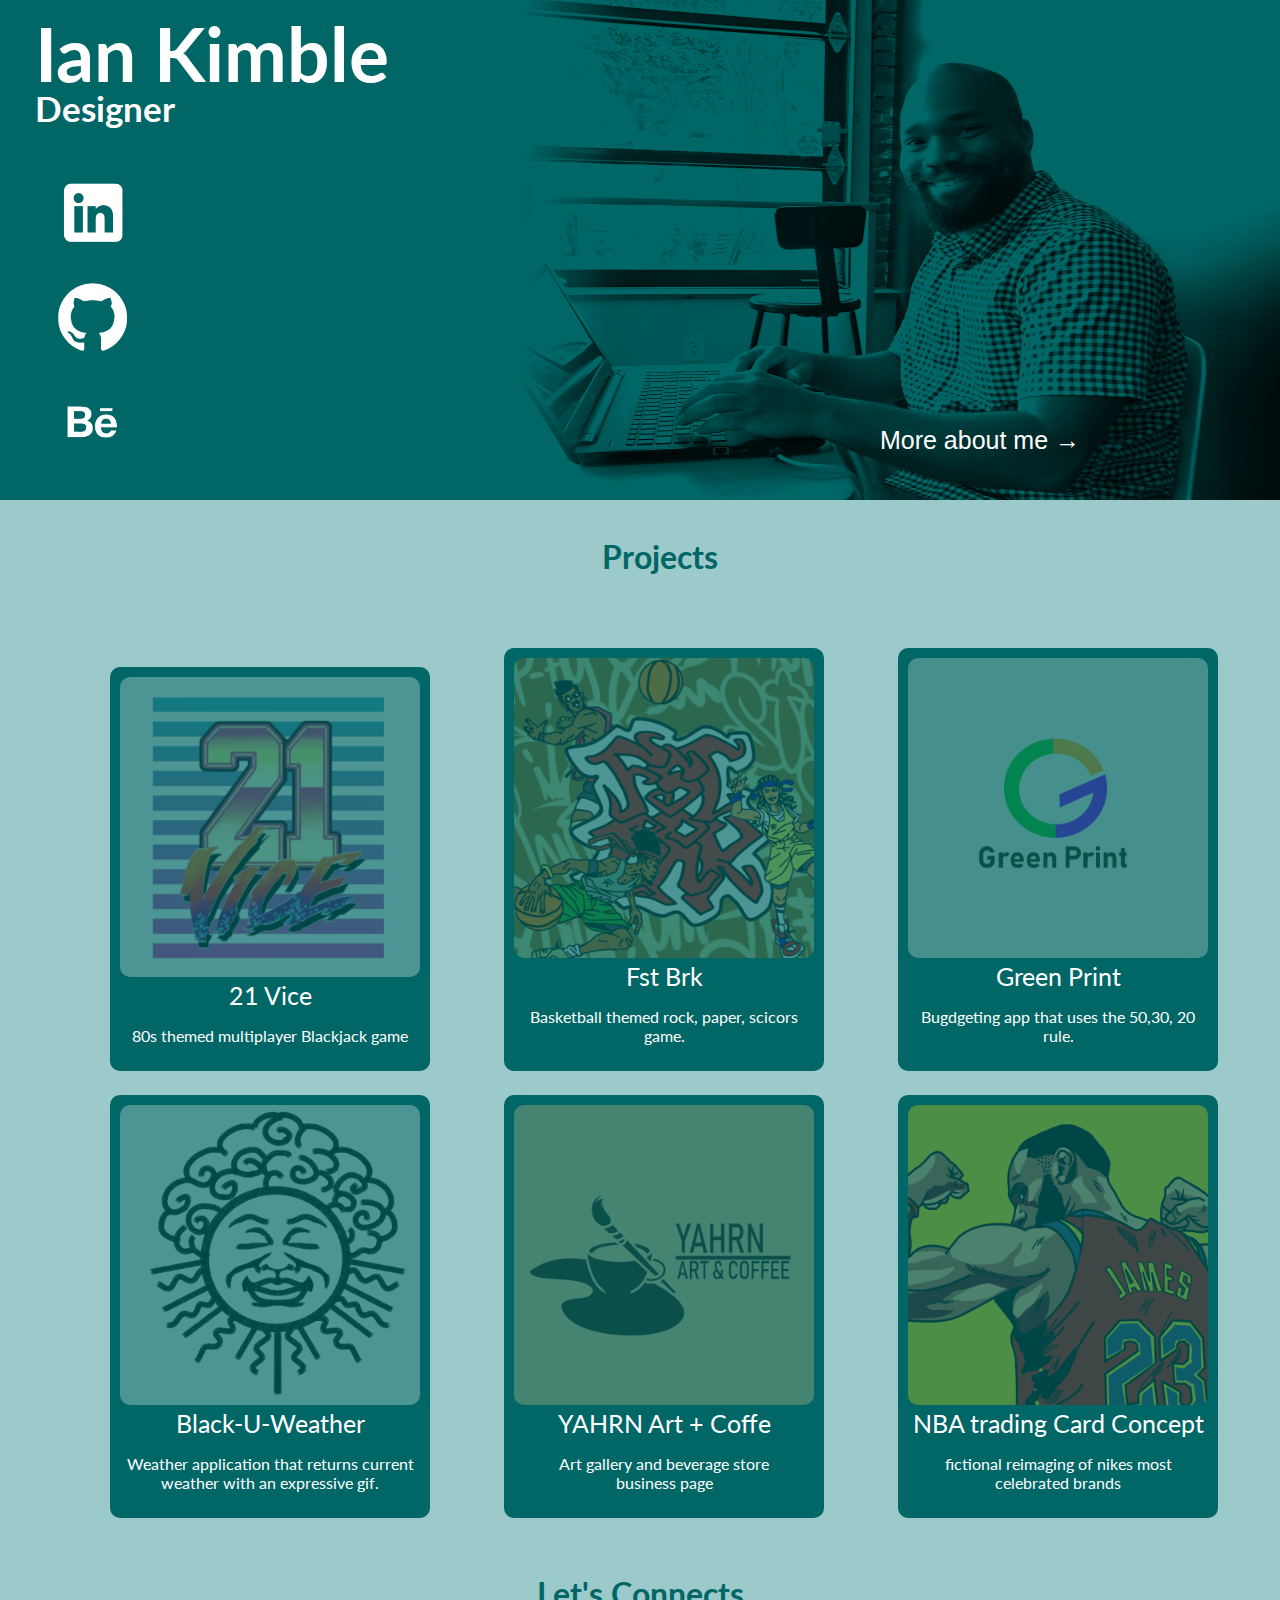
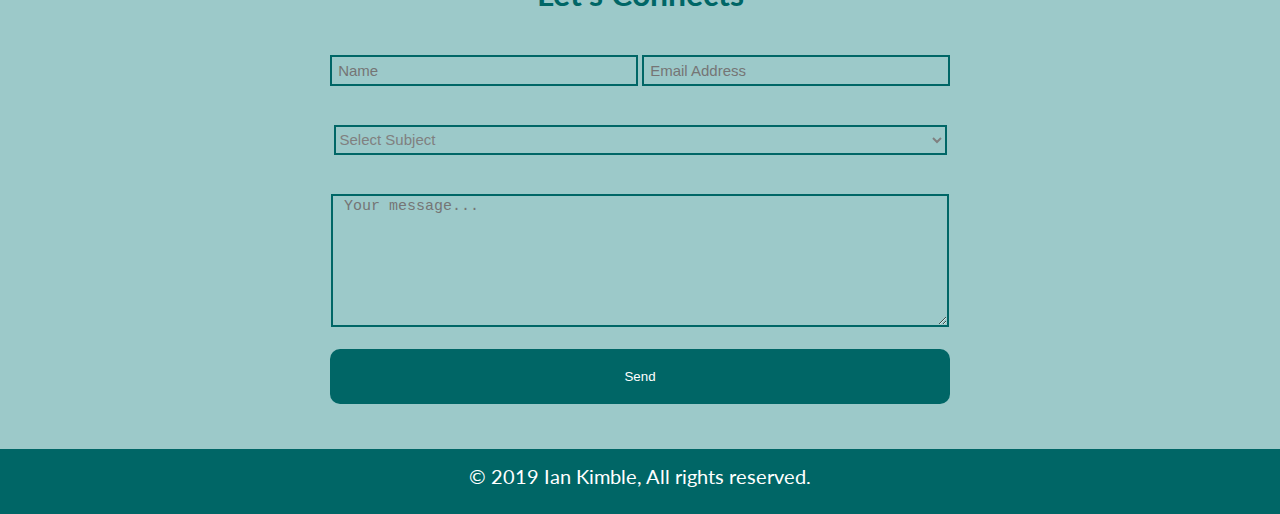
==== index.html @ 2b02d905 "portsummer" ====
<!DOCTYPE html>
<html lang="en">

<head>
    <meta charset="UTF-8">
    <meta name="viewport" content="width=device-width, initial-scale=1.0">
    <meta http-equiv="X-UA-Compatible" content="ie=edge">
    <title>Ian Kimble | Designer</title>
    <link rel="stylesheet" href="./css/style.css">
    <link rel="stylesheet" href="./css/mobileStyle.css">
    <script src="https://ajax.googleapis.com/ajax/libs/jquery/3.4.0/jquery.min.js"></script>
    <script src="./script/script.js"></script>
    <style>
        @import url('https://fonts.googleapis.com/css?family=Lato:100,300&display=swap');
    </style>
</head>

<body>

    <!-- Hero Image-->
    <div class="heroImage">
        <h1 id="nameHeader"> Ian Kimble</h1>
        <h3 id="titleHeader"> Designer</h3>
        <div id="externalLinks">
            <ul>
                <li><img class="exIcons" src="./css/assets/linkedin_button_fixedWhite.png" id="linkedIn"></li>
                <li><img class="exIcons" src="./css/assets/github_button_fixedWhite.png" id="github"></li>
                <li><img class="exIcons" src="./css/assets/behance_button_fixedWhite.png" id="behance"></li>
            </ul>
        </div>
        <button id="aboutButton"> More about me &rarr;</button>
    </div>

    <!-- Projects-->

    <ul class="projectContainer">
        <div class="headers">
            <h1 class="subheaders">Projects</h1>
        </div>

        <li class="projectCard" id="v21card">
            <div class="infocontainer">
                <img id="thumbnailbw" src="./css/assets/21ViceWeb.png"><br>
                <a id="vtxt" href="21vice.html">21 Vice</a>
                <p class="infotext">80s themed multiplayer Blackjack game</p>
            </div>
        </li>

        <li class="projectCard" id="fb1card">
            <div class="infocontainer">
                <img id="thumbnailbw" src="./css/assets/newFstBrkWeb.png"><br>
                <a id="fbtxt" href="fstbrk1.html">Fst Brk</a>
                <p class="infotext">Basketball themed rock, paper, scicors game.</p>
            </div>
        </li>

        <li class="projectCard" id="greenPrintcard">
            <div class="infocontainer">
                <img id="thumbnailbw" src="./css/assets/GreenprintLogoB.png"><br>
                <a id="bwtxt" href="greenPrint.html"> Green Print</a>
                <p class="infotext">Bugdgeting app that uses the 50,30, 20 rule.</p>
            </div>
        </li>

        <li class="projectCard" id="blackWeathercard">
            <div class="infocontainer">
                <img id="thumbnailbw" src="./css/assets/blackuweather_logo.png"><br>
                <a id="bwtxt" href=""> Black-U-Weather</a>
                <p class="infotext"> Weather application that returns current weather with an expressive gif.</p>
            </div>
        </li>

        <li class="projectCard" id="yahrncard">
            <div class="infocontainer">
                <img id="thumbnailbw" src="./css/assets/yahrnbg.png"><br>
                <a id="bwtxt" href=""> YAHRN Art + Coffe </a>
                <p class="infotext"> Art gallery and beverage store<br> business page </p>
            </div>
        </li>

        <li class="projectCard" id="bwcard">
            <div class="infocontainer">
                <img id="thumbnailbw" src="./css/assets/nbaTradingCardGame.png"><br>
                <a id="bwtxt" href=""> NBA trading Card Concept</a>
                <p class="infotext"> fictional reimaging of nikes most celebrated brands</p>
            </div>
        </li>

    </ul>

    <!-- Contact-->
    <div class="contact">
        <div class="headers">
            <h1 class="subheaders">Let's Connects</h1>
        </div>
        <form action="./index.html" id="form">

            <label for="name1"></label>
            <input type="text" name="name1" class="input" id="name1" placeholder=" Name">

            <label for="name"></label>
            <input type="text" name="lastname" class="input" placeholder=" Email Address">

            <br><br>
            <select id="subfield" name="subject">
                <option value="general inquiry"> Select Subject</option>
                <option value="general inquiry"> General Inquiry</option>
                <option value="web development inquiry"> Web Development Inquiry</option>
                <option value="graphic design inquiry"> Graphic Design Inquiry</option>
            </select>

            <br><br>
            <textarea placeholder=" Your message..." id="msgfield"></textarea>

            <br><br>
            <input type="submit" value="Send" id="formsub">

        </form>
    </div>

    <!-- Footer-->
    <div class="footer">
        <div class="headers">
            &copy 2019 Ian Kimble, All rights reserved.
        </div>
    </div>

</body>

</html>
---- css/style.css ----
body{
display: grid;
grid-template-columns:auto auto auto;
grid-template-rows: auto auto auto auto auto; 
align-content: center;
font-family: 'Lato', sans-serif;
background-color: #9cc9c9;
margin: 0%;
}

#nameHeader{
    font-size: 75px;
    margin-left: 35px;
    color: white;
}

.exIcons{
    height: 85px;
    width: 85px;
    padding: 10px;
}

#titleHeader{  
    line-height: 0%;
    font-size: 35px;
    margin-left: 35px;
    color: white;
}

.heroImage{
    height: 500px;
    grid-column: 1 /span 3;  
    grid-row: 1;
    line-height: 45%;
    background-image: url("./assets/portfolioheroimagegreen.png");
    background-size: 1350px 600px;
    background-repeat: no-repeat;
}

.subheaders{
    color: #006666;
}

#externalLinks{
    float: left;    
}

#externalLinks li a{
    color: white;
    text-align: center;
    text-decoration: none;
    display: block;
    padding: 10px 10px; 
}

.infocontainer{
    padding: 10px;
    background-color: #006666;
    border-radius: 10px;
}
#aboutButton{
    float: right;
    margin-right: 175px;
    margin-top: 275px;
    background-color: transparent;
    border: none;
    font-size: 25px;
    color: white;
    border-radius: 25px;
    width: 250px;
    height: 45px;
}

#aboutButton:hover{
    color: #006666;
    transition: 0.8s;
    background-color: white;
    border-radius: 25px;
    opacity: .5;
}

.projectCard{
    display: inline-block;
    height: 320px;
    width: 320px;
    grid-column: 1 /span 3;
    grid-row: 2;
    margin-left: 70px;
    margin-top: 50px;
}


.projectCard a{
    text-decoration: none;
    font-size: 25px; 
    color: white;
}

.infotext{
    color: white;
}

#thumbnail21{
    height: 300px;
    width: 300px;
    border-radius: 10px;
    margin: 3px;
    opacity: 0.3;    
}

#thumbnail21:hover{
transition: 0.3s;
opacity: 1;
}

#thumbnailfb{
    height: 300px;
    width: 300px;
    border-radius: 10px;
    margin: 3px;
    opacity: 0.3; 
}

#thumbnailfb:hover{
    transition: 0.3s;
    opacity: 1; 
}

#thumbnailbw{
    height: 300px;    
    width: 300px;
    border-radius: 10px;
    opacity: 0.3;     
}

#thumbnailbw:hover{
    transition: 0.3s;
    opacity: 1;
}

li{
    list-style: none;
    text-align: center;
}

ul{
    text-decoration: none; 
}
.contact{
    margin: 45px;
    grid-column: 1;
    grid-row: 4;
}

.input{
    width: 300px;
    height: 25px;
    border: 2px solid #006666;
    background-color: transparent;
    margin-top: 20px;
    font-size: 15px;
}

#subfield{
    width: 613px;
    height: 30px;
    border: 2px solid #006666;
    background-color: transparent;
    color: grey;
    margin: 20px;
    font-size: 15px;
}

#msgfield{
    width: 610px;
    height:125px;
    border: 2px solid #006666;
    background-color: transparent;
    font-size: 15px;
}

#formsub{
    width: 620px;
    height: 55px;
    background-color: #006666;
    color: white;
    border: none;
    border-radius: 10px;
}

#name1{
    text-align: left;
}

.footer{
    background-color:#006666;
    grid-column: 1;
    grid-row: 5;
    height: 35px;
    font-size: 20px;
    color: white;
    padding: 15px;
}

li{
    text-decoration: none;

}

.headers{
    text-align: center;
}

#form{
    text-align: center;
}

/****************************************************************************************************/
---- css/mobileStyle.css ----
@media only screen and (max-width : 767px){

    body{
        display: grid;
        grid-template-columns:auto;
        grid-template-rows: auto auto auto auto auto; 
        align-content: center;
        font-family: 'Lato', sans-serif;
        background-color: #9cc9c9;
        margin: 0%;
        }

        #nameHeader{
            font-size: 75px;
            margin-left: 35px;
            color: white;
        }
        
        #titleHeader{  
            line-height: 0%;
            font-size: 35px;
            margin-left: 35px;
            color: white;
        }

        .subheaders{
            color: #006666;
            font-size: 50px;
        }
        
        #externalLinks{
            float: left;    
        }
        
        #externalLinks li a{
            color: white;
            text-align: center;
            text-decoration: none;
            display: block;
            padding: 25px 5px; 
            font-size: 30px;
        }

        .heroImage #aboutButton{
        color: #006666;
        font-size: 30px;
        margin-top: 150px;
        margin-left: 30px;
        padding: 5px;
    }
        
        .infocontainer{
            padding: 5px;
            background-color: #006666;
            border-radius: 10px;
        }

        .exIcons{
            height: 55px;
            width: 55px;
            padding: 5px;
        }

    .heroImage{
        height: 500px;
        grid-column: 1;  
        grid-row: 1;
        line-height: 45%;
        background-image: url("./assets/portfolioheroimagegreen.png");
        background-size: 800px 400px;
        background-repeat: no-repeat;
    }

    #aboutButton{
        /*float: left;*/
        margin-right: 220px;
        background-color:#9cc9c9;
        font-size:25px;
        width: 300px;  
    }

    .projectCard{
        display: inline-block;
        grid-row: 2;
        margin-top: 60px;
    }
    
    .infocontainer{
        height: 550px;
        width:465px;
        background-color: #006666;
        border-radius: 10px;
    }
    
    #thumbnail21{
        padding: 25px;
        height: 300px;
        width: 300px;
        border-radius: 10px;
        opacity: 1;
    }

    #thumbnailfb{
        padding: 25px;
        height: 300px;
        width: 300px;
        border-radius: 10px;
        opacity: 1;
    }

    #thumbnailbw{
        padding: 25px;
        height: 300px;    
        width: 300px;
        border-radius: 10px;
        opacity: 1;
    }


    li{
        list-style: none;
        text-align: center;
    }
    
    ul{
        text-decoration: none; 
    }

    .projectCard a{
        text-decoration: none;
        font-size: 45px; 
        color: white;
    }
    
    .infotext{
        color: white;
        font-size: 30px;
    }

    .contact{
        margin: 45px;
        grid-column: 1;
        grid-row: 4;
    }
    
    .input{
        width:550px;
        height: 60px;
        border: 2px solid #006666;
        background-color: transparent;
        margin-top: 20px;
        font-size: 35px;
    }
    
    
    #subfield{
        width: 555px;
        height: 60px;
        border: 2px solid #006666;
        background-color: transparent;
        color: grey;
        font-size: 35px;
    }

    
    #msgfield{
        width: 550px;
        height:225px;
        border: 2px solid #006666;
        background-color: transparent;
        font-size: 35px;
    }

    
    #formsub{
        width: 550px;
        height: 55px;
        background-color: #006666;
        color: white;
        border: none;
        border-radius: 10px;
        font-size: 35px;
    }
    
    #name1{
        text-align: left;
    }

    li{
        text-decoration: none;
    }
    
    .headers{
        text-align: center;
    }
    
    #form{
        text-align: center;
    }

        
    .footer{
        background-color:#006666;
        grid-column: 1;
        grid-row: 5;
        height: 35px;
        font-size: 30px;
        color: white;
        padding: 15px;
    }
    


}
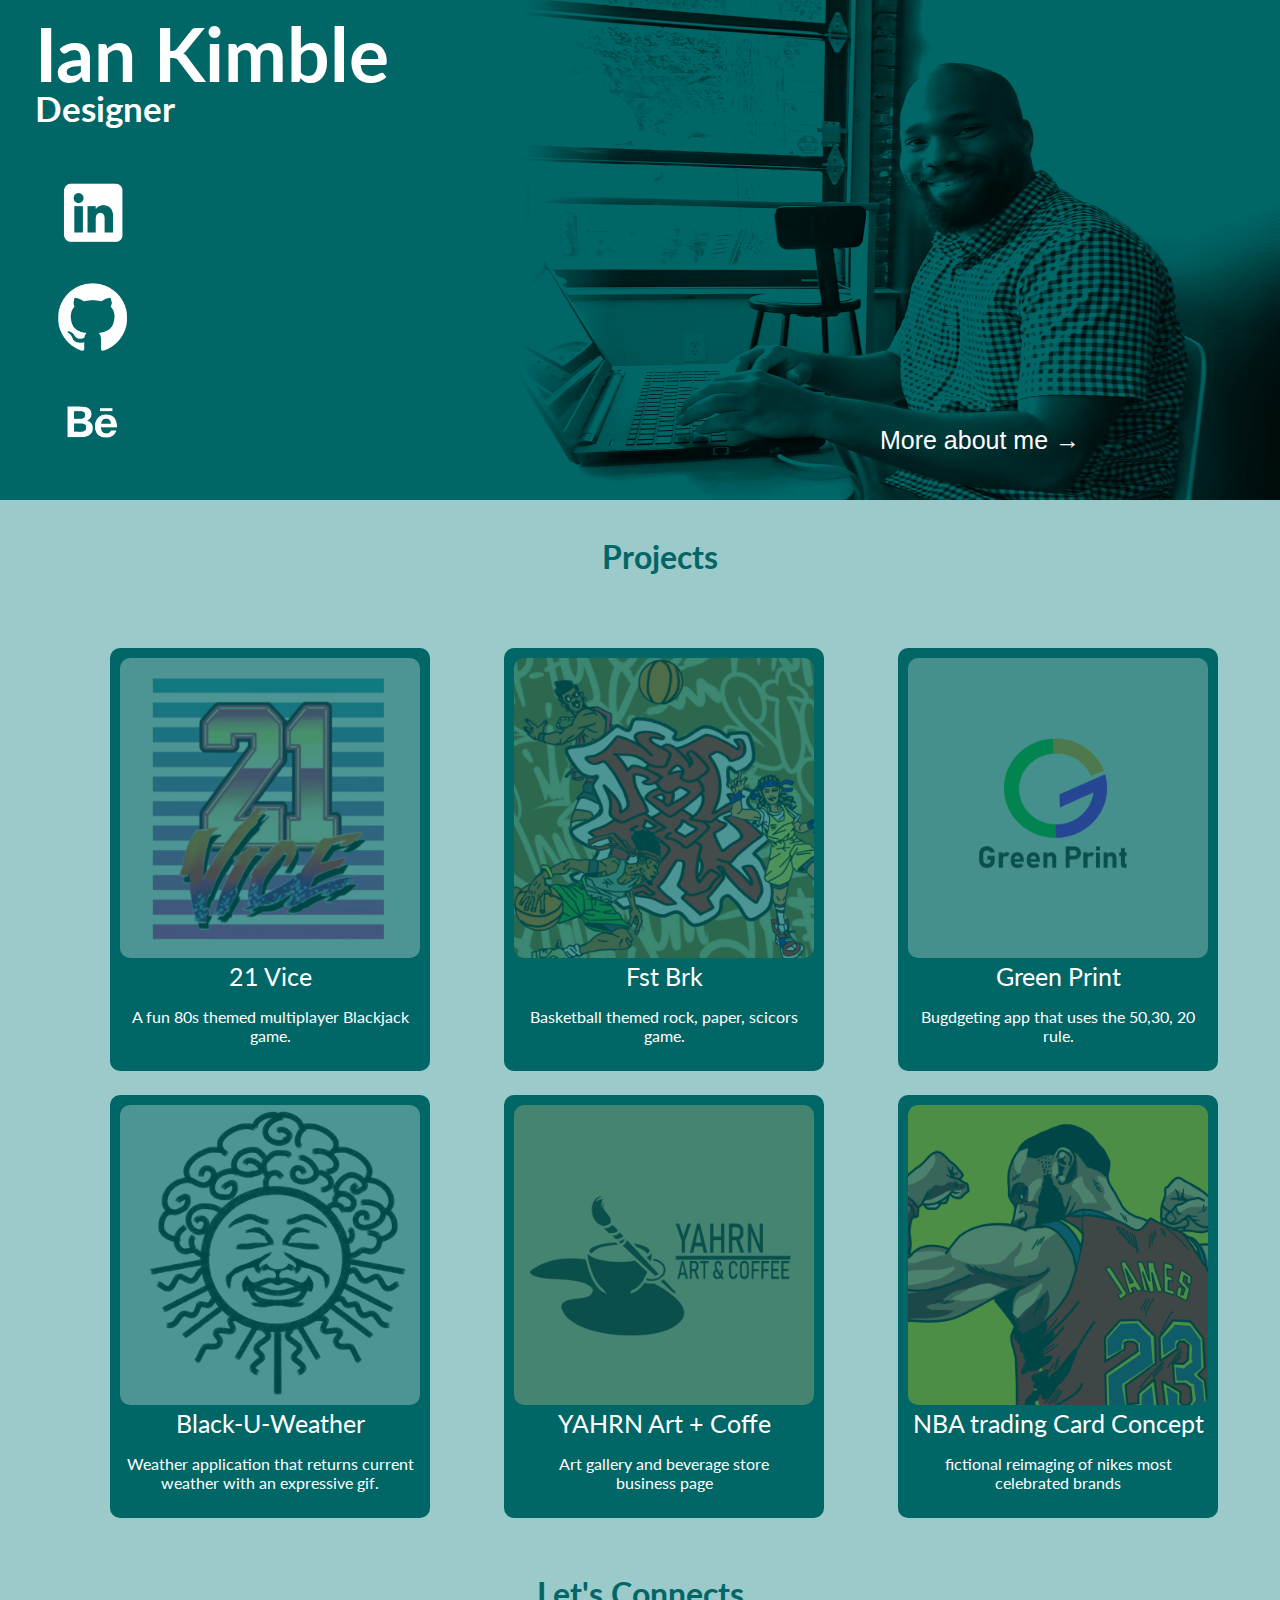
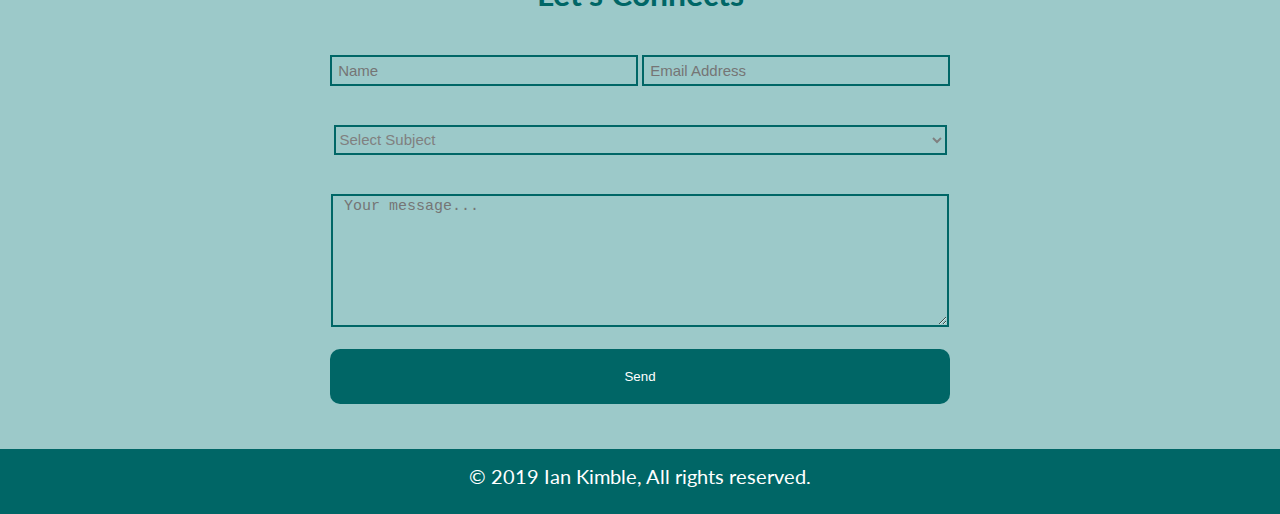
==== commit 1639702b: "Update index.html" ====
--- a/index.html
+++ b/index.html
@@ -42,7 +42,7 @@
             <div class="infocontainer">
                 <img id="thumbnailbw" src="./css/assets/21ViceWeb.png"><br>
                 <a id="vtxt" href="21vice.html">21 Vice</a>
-                <p class="infotext">80s themed multiplayer Blackjack game</p>
+                <p class="infotext"> A fun 80s themed multiplayer Blackjack game.</p>
             </div>
         </li>
 
@@ -127,4 +127,4 @@
 
 </body>
 
-</html>+</html>
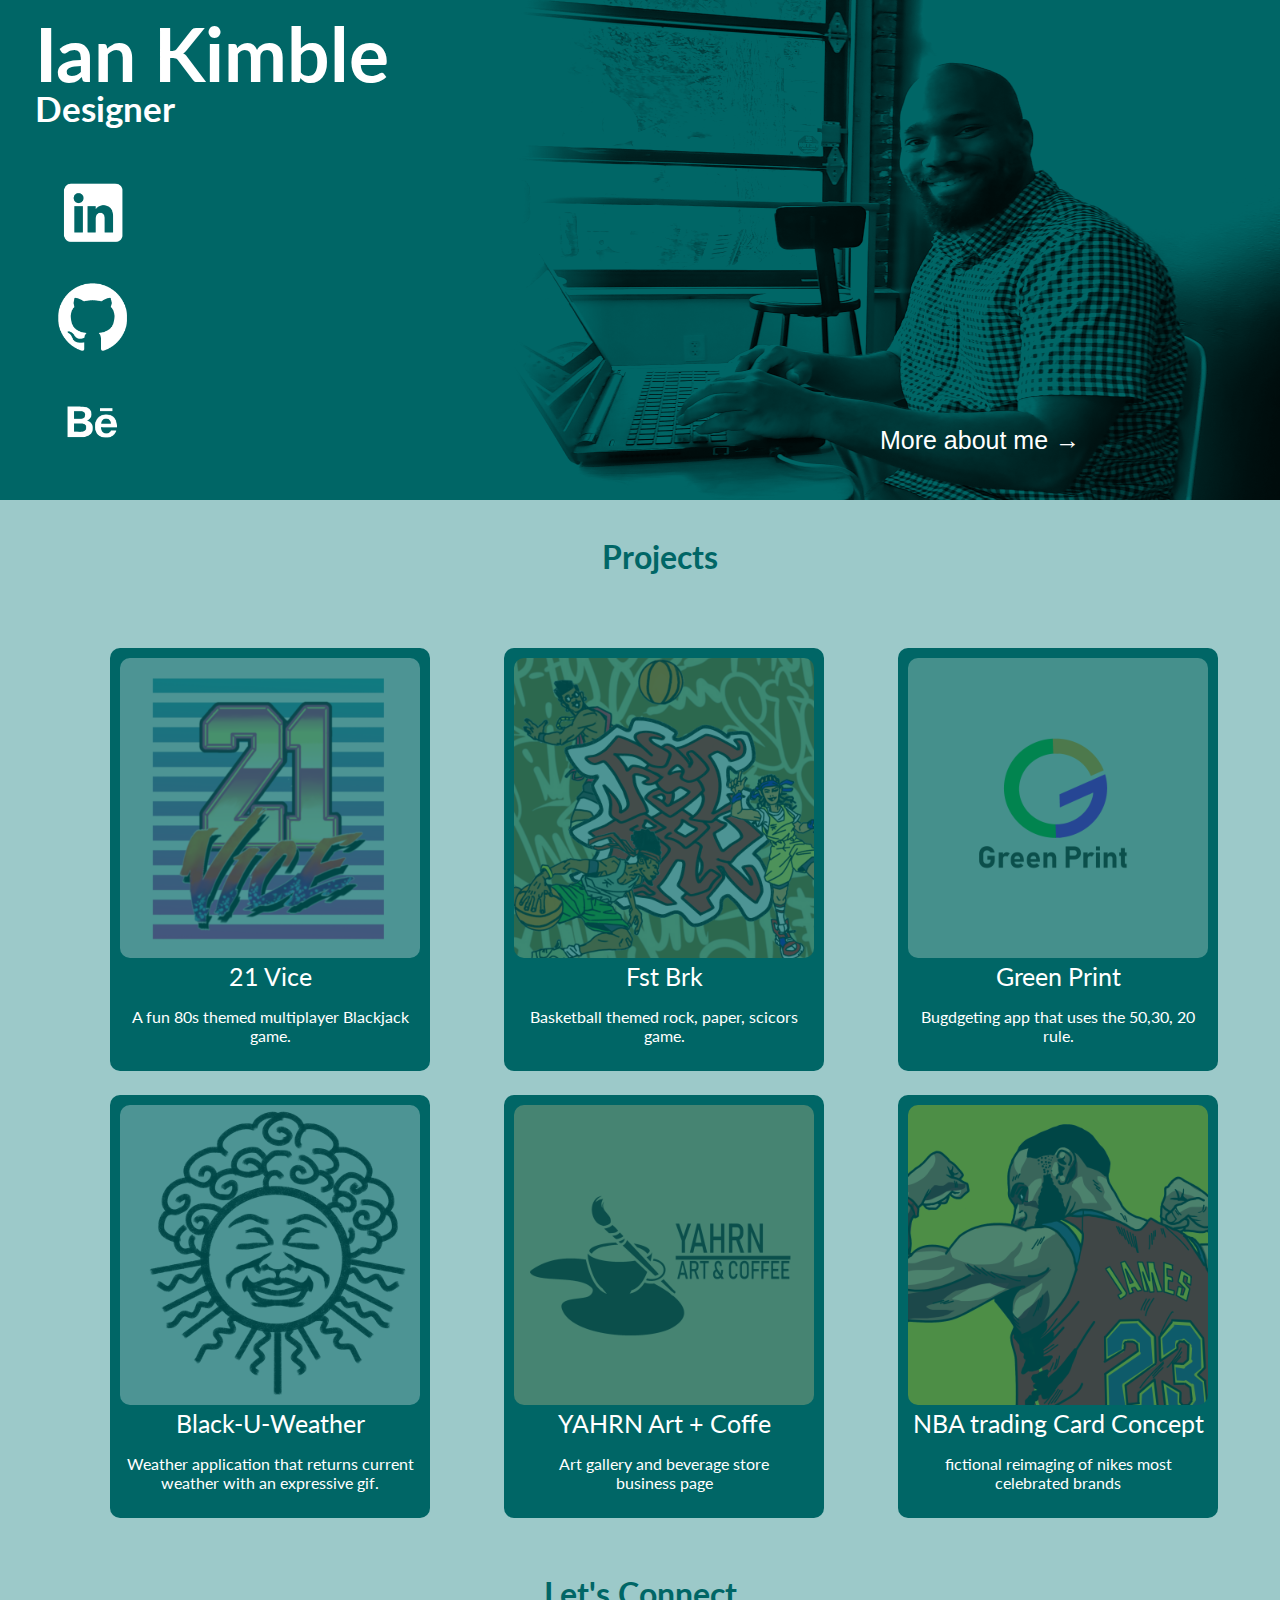
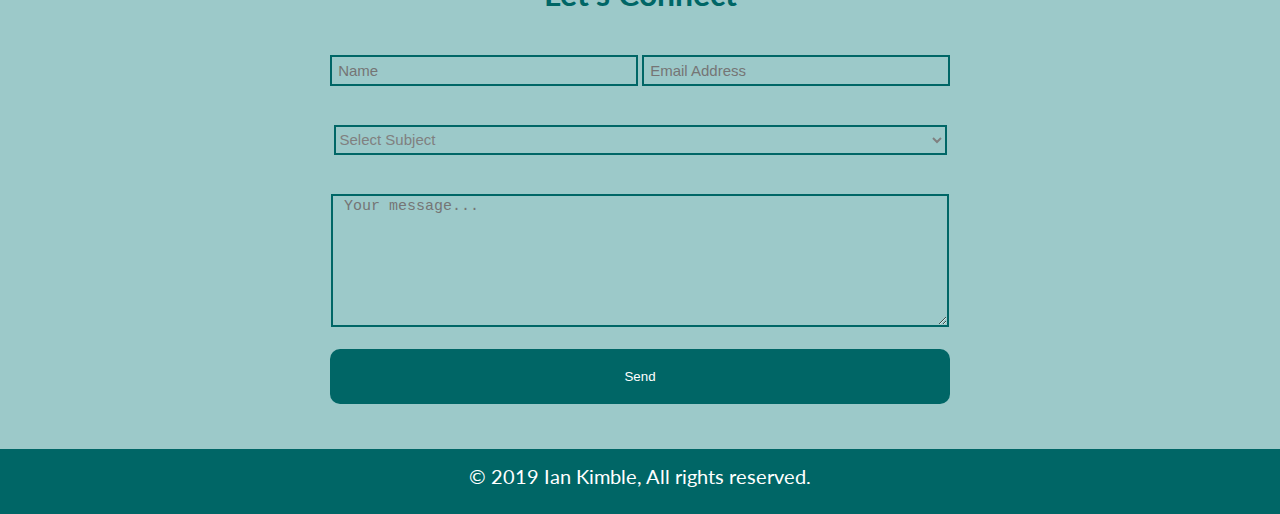
==== commit 675b9736: "Update index.html" ====
--- a/index.html
+++ b/index.html
@@ -91,7 +91,7 @@
     <!-- Contact-->
     <div class="contact">
         <div class="headers">
-            <h1 class="subheaders">Let's Connects</h1>
+            <h1 class="subheaders">Let's Connect</h1>
         </div>
         <form action="./index.html" id="form">
 
